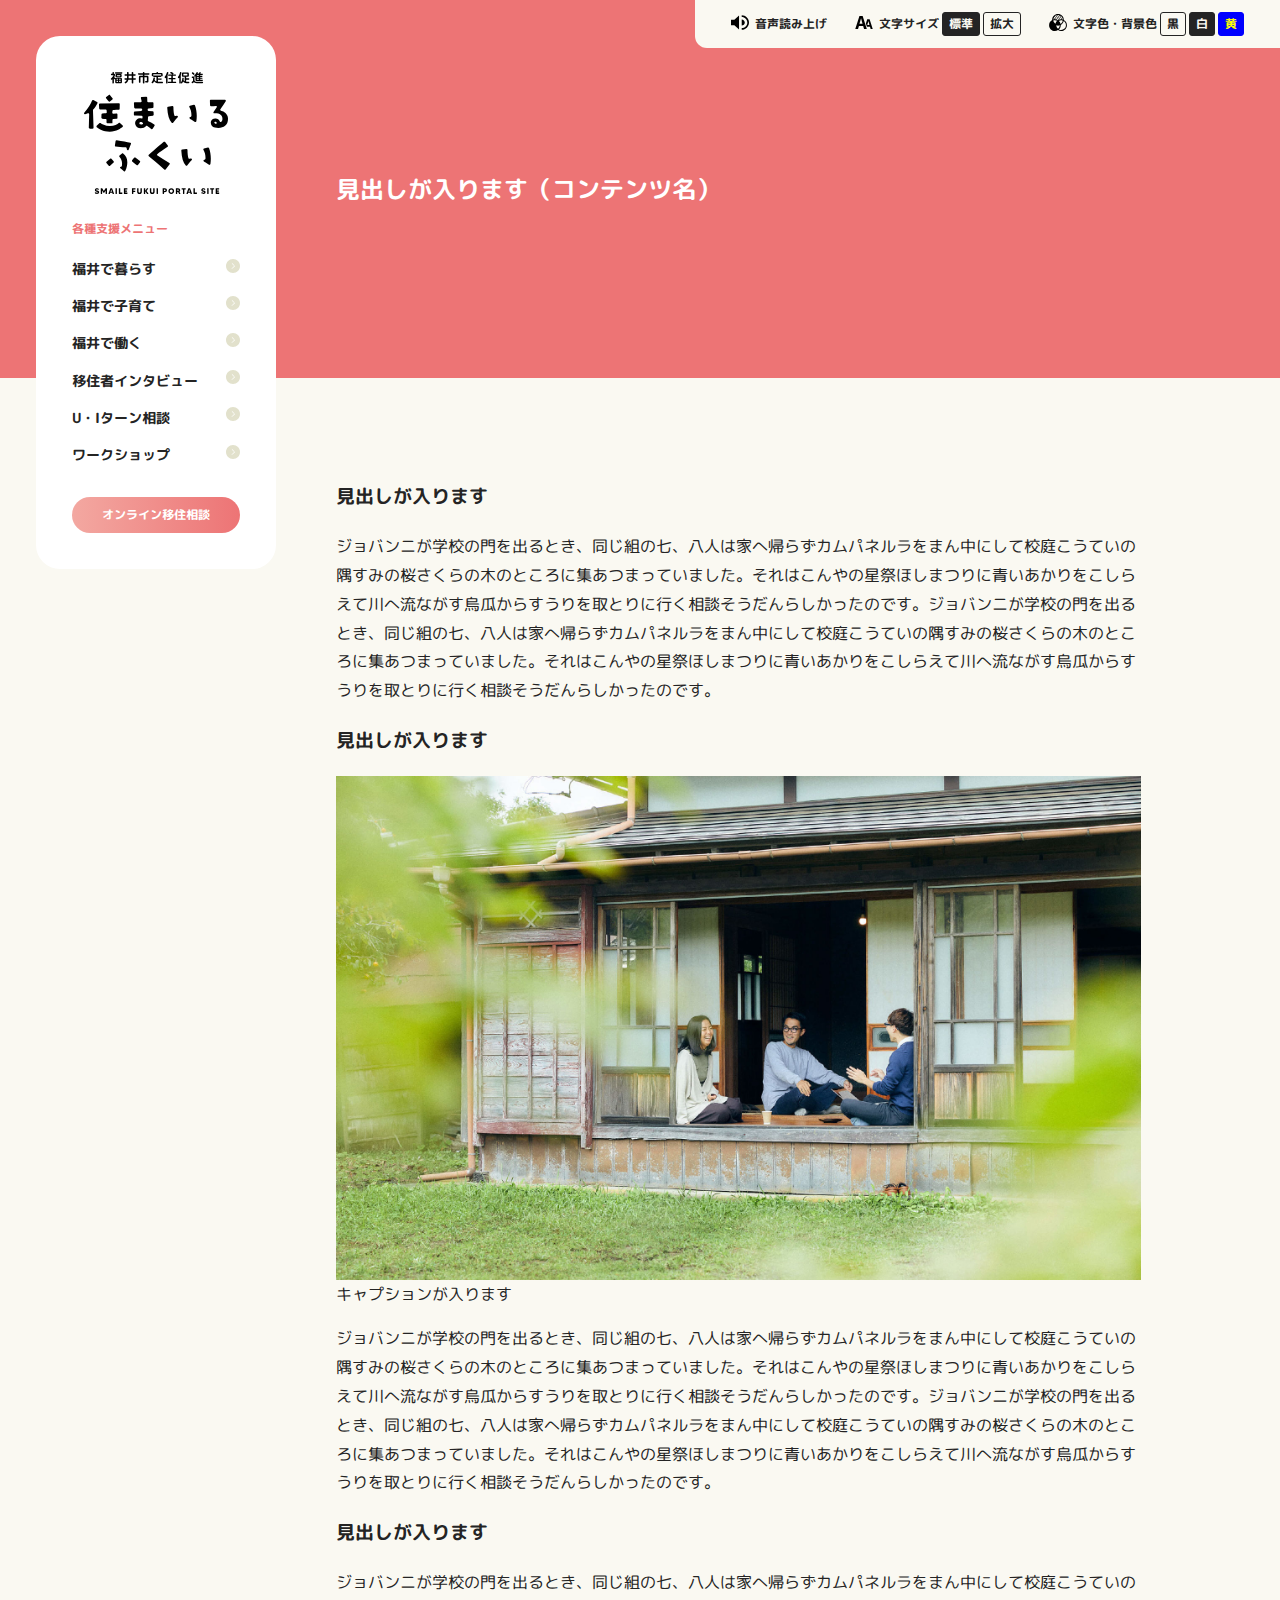
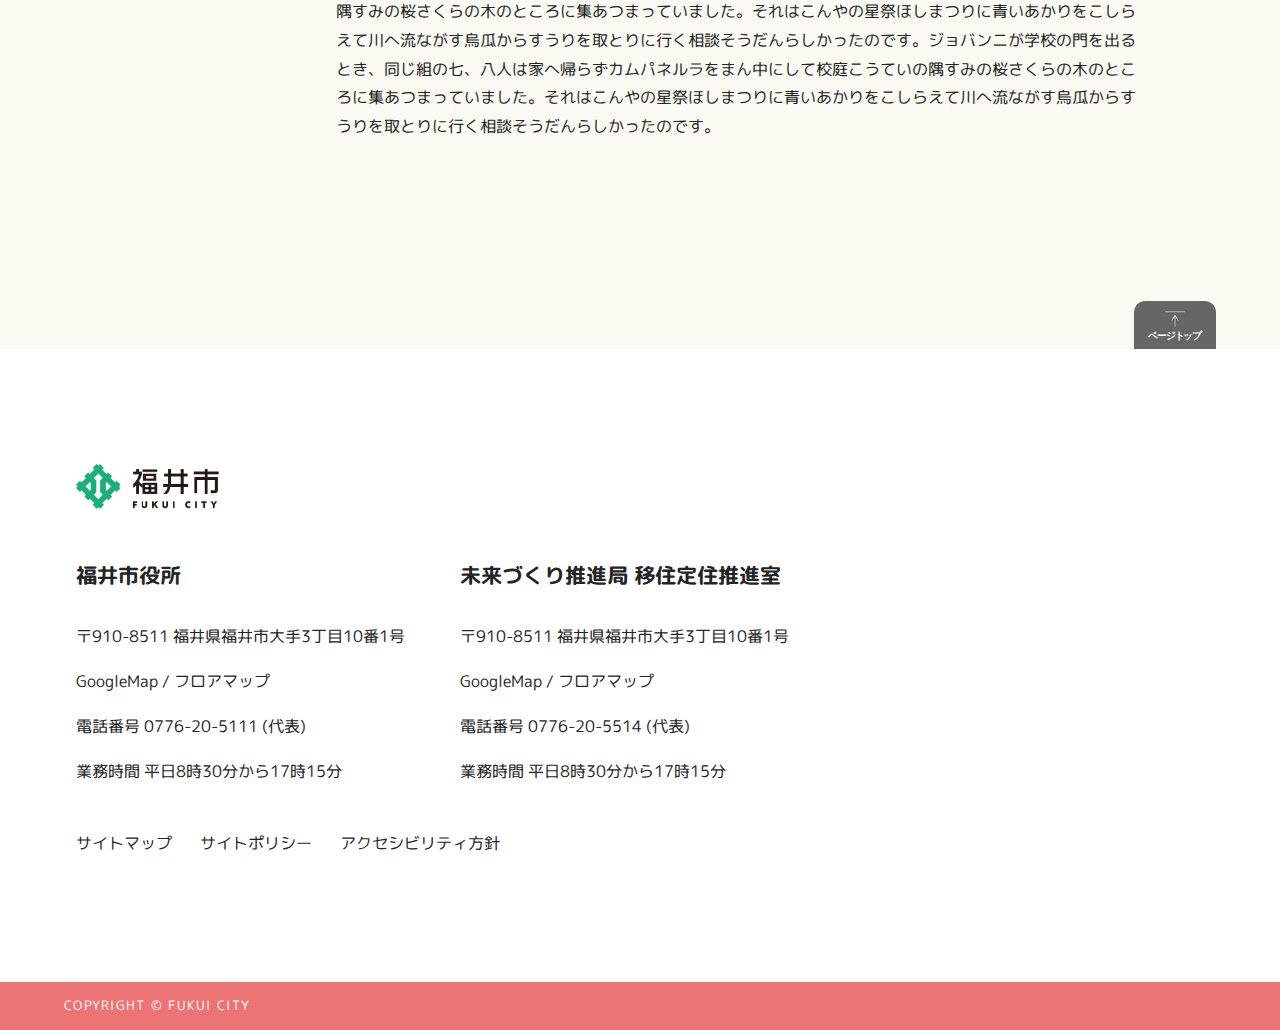
==== detail.html @ c4449488 "Start creating subpage template" ====
<!DOCTYPE html>
<html>
  <head>
    <meta charset="utf-8">
    <meta name="viewport" content="width=device-width, initial-scale=1.0">
    <title>下層ページ | 福井市定住促進 住まいるふくい</title>
    <link rel="preconnect" href="https://fonts.googleapis.com">
    <link rel="preconnect" href="https://fonts.gstatic.com" crossorigin>
    <link href="https://fonts.googleapis.com/css2?family=M+PLUS+Rounded+1c:wght@300;400;700&display=swap" rel="stylesheet">
    <link rel="stylesheet" href="./style.css">
    <link rel="icon" href="./favicon.ico">
  </head>
  <body id="detail">
    <header id="siteHeader" class="siteHeader">
      <div class="siteHeader__mobileHeader" data-role="mobileHeader">
        <div class="siteHeader__sitebrand --mobile">
          <img src="./assets/logo_teiju.svg">
        </div>
        <div class="siteHeader__accessibility" data-role="btnAccessibility">
          <span>アクセシビリティ・言語</span>
          <img src="./assets/icon_accessibility.svg">
        </div>
      </div>
      <nav class="siteHeader__nav">
        <h1 class="siteHeader__sitebrand">
          <img src="./assets/logo_teiju.svg">
        </h1>
        <h2 class="siteHeader__navheading">各種支援メニュー</h2>
        <ul class="nav">
          <li class="nav__mainMenuItem"><a href="#" data-toggle="submenu">福井で暮らす</a>
            <div class="nav__subMenuWrap --collapse" data-role="submenu">
              <div class="nav__subMenuInner --collapse">
                <h3 class="nav__subHeading">見出しが入ります</h3>
                <ul class="nav__subMenu">
                  <li class="nav__subMenuItem"><a href="#">リスト項目が入ります</a></li>
                </ul>
                <h3 class="nav__subHeading">見出しが入ります</h3>
                <ul class="nav__subMenu">
                  <li class="nav__subMenuItem"><a href="#">リスト項目が入ります</a></li>
                  <li class="nav__subMenuItem"><a href="#">リスト項目が入ります</a></li>
                  <li class="nav__subMenuItem"><a href="#">リスト項目が入ります</a></li>
                </ul>
                <h3 class="nav__subHeading">見出しが入ります</h3>
                <ul class="nav__subMenu">
                  <li class="nav__subMenuItem"><a href="#">リスト項目が入ります</a></li>
                  <li class="nav__subMenuItem"><a href="#">リスト項目が入ります</a></li>
                  <li class="nav__subMenuItem"><a href="#">リスト項目が入ります</a></li>
                </ul>
              </div>
            </div>
          </li>
          <li class="nav__mainMenuItem"><a href="#" data-toggle="submenu">福井で子育て</a>
            <div class="nav__subMenuWrap --collapse" data-role="submenu">
              <div class="nav__subMenuInner --collapse">
                <h3 class="nav__subHeading">見出しが入ります</h3>
                <ul class="nav__subMenu">
                  <li class="nav__subMenuItem"><a href="#">リスト項目が入ります</a></li>
                </ul>
                <h3 class="nav__subHeading">見出しが入ります</h3>
                <ul class="nav__subMenu">
                  <li class="nav__subMenuItem"><a href="#">リスト項目が入ります</a></li>
                  <li class="nav__subMenuItem"><a href="#">リスト項目が入ります</a></li>
                </ul>
              </div>
            </div>
          </li>
          <li class="nav__mainMenuItem"><a href="#" data-toggle="submenu">福井で働く</a>
            <div class="nav__subMenuWrap --collapse" data-role="submenu">
              <div class="nav__subMenuInner --collapse">
                <h3 class="nav__subHeading">就職支援</h3>
                <ul class="nav__subMenu">
                  <li class="nav__subMenuItem"><a href="#">就職支援事業「週末就活」</a></li>
                </ul>
                <h3 class="nav__subHeading">起業支援</h3>
                <ul class="nav__subMenu">
                  <li class="nav__subMenuItem"><a href="#">創業支援資金</a></li>
                  <li class="nav__subMenuItem"><a href="#">熱意ある創業支援事業</a></li>
                  <li class="nav__subMenuItem"><a href="#">中心市街地オフィス立地助成金</a></li>
                </ul>
                <h3 class="nav__subHeading">農林漁業への就業支援</h3>
                <ul class="nav__subMenu">
                  <li class="nav__subMenuItem"><a href="#">新規就農支援</a></li>
                  <li class="nav__subMenuItem"><a href="#">林業への就業支援</a></li>
                  <li class="nav__subMenuItem"><a href="#">漁業への就業支援</a></li>
                </ul>
              </div>
            </div>
          </li>
          <li class="nav__mainMenuItem"><a href="#" data-toggle="submenu">移住者インタビュー</a>
            <div class="nav__subMenuWrap --collapse" data-role="submenu">
              <div class="nav__subMenuInner --collapse">
                <h3 class="nav__subHeading">見出しが入ります</h3>
                <ul class="nav__subMenu">
                  <li class="nav__subMenuItem"><a href="#">リスト項目が入ります</a></li>
                  <li class="nav__subMenuItem"><a href="#">リスト項目が入ります</a></li>
                </ul>
                <h3 class="nav__subHeading">見出しが入ります</h3>
                <ul class="nav__subMenu">
                  <li class="nav__subMenuItem"><a href="#">リスト項目が入ります</a></li>
                  <li class="nav__subMenuItem"><a href="#">リスト項目が入ります</a></li>
                </ul>
              </div>
            </div>
          </li>
          <li class="nav__mainMenuItem"><a href="#" data-toggle="submenu">U・Iターン相談</a>
            <div class="nav__subMenuWrap --collapse" data-role="submenu">
              <div class="nav__subMenuInner --collapse">
                <h3 class="nav__subHeading">見出しが入ります</h3>
                <ul class="nav__subMenu">
                  <li class="nav__subMenuItem"><a href="#">リスト項目が入ります</a></li>
                  <li class="nav__subMenuItem"><a href="#">リスト項目が入ります</a></li>
                </ul>
              </div>
            </div>
          </li>
          <li class="nav__mainMenuItem"><a href="#" data-toggle="submenu">ワークショップ</a>
            <div class="nav__subMenuWrap --collapse" data-role="submenu">
              <div class="nav__subMenuInner --collapse">
                <h3 class="nav__subHeading">見出しが入ります</h3>
                <ul class="nav__subMenu">
                  <li class="nav__subMenuItem"><a href="#">リスト項目が入ります</a></li>
                  <li class="nav__subMenuItem"><a href="#">リスト項目が入ります</a></li>
                </ul>
              </div>
            </div>
          </li>
        </ul>
        <a href="#" class="nav__button">オンライン移住相談</a>
      </nav>
      <div class="siteHeader__controlpanel">
        <ul class="controlpanel">
          <li class="controlpanel__controller --speaker">
            <a href="#" class="controlpanel__span --speaker" data-role="btnSpeaker">音声読み上げ</a>
          </li>
          <li class="controlpanel__controller --fontsize">
            <span class="controlpanel__span --fontsize">文字サイズ</span>
            <a href="#" class="controlpanel__button --fontsize_reguler" data-role="btnFontsizeReguler">標準</a>
            <a href="#" class="controlpanel__button --fontsize_large" data-role="btnFontsizeLarge">拡大</a>
          </li>
          <li class="controlpanel__controller --color">
            <span class="controlpanel__span --color">文字色・背景色</span>
            <a href="#" class="controlpanel__button --color_light" data-role="btnColorLight">黒</a>
            <a href="#" class="controlpanel__button --color_dark" data-role="btnColorDark">白</a>
            <a href="#" class="controlpanel__button --color_vivid" data-role="btnColorVivid">黄</a>
          </li>
        </ul>
      </div>
      <div class="siteHeader__inner">
        <h2 class="siteHeader__heading">見出しが入ります（コンテンツ名）</h2>
      </div>
    </header>
    <main>
      <article class="pageContent">
        <h3>見出しが入ります</h3>
        <p>ジョバンニが学校の門を出るとき、同じ組の七、八人は家へ帰らずカムパネルラをまん中にして校庭こうていの隅すみの桜さくらの木のところに集あつまっていました。それはこんやの星祭ほしまつりに青いあかりをこしらえて川へ流ながす烏瓜からすうりを取とりに行く相談そうだんらしかったのです。ジョバンニが学校の門を出るとき、同じ組の七、八人は家へ帰らずカムパネルラをまん中にして校庭こうていの隅すみの桜さくらの木のところに集あつまっていました。それはこんやの星祭ほしまつりに青いあかりをこしらえて川へ流ながす烏瓜からすうりを取とりに行く相談そうだんらしかったのです。</p>
        <h3>見出しが入ります</h3>
        <figure>
          <img src="./assets/main.jpg">
          <figcaption>キャプションが入ります</figcaption>
        </figure>
        <p>ジョバンニが学校の門を出るとき、同じ組の七、八人は家へ帰らずカムパネルラをまん中にして校庭こうていの隅すみの桜さくらの木のところに集あつまっていました。それはこんやの星祭ほしまつりに青いあかりをこしらえて川へ流ながす烏瓜からすうりを取とりに行く相談そうだんらしかったのです。ジョバンニが学校の門を出るとき、同じ組の七、八人は家へ帰らずカムパネルラをまん中にして校庭こうていの隅すみの桜さくらの木のところに集あつまっていました。それはこんやの星祭ほしまつりに青いあかりをこしらえて川へ流ながす烏瓜からすうりを取とりに行く相談そうだんらしかったのです。</p>
        <h3>見出しが入ります</h3>
        <p>ジョバンニが学校の門を出るとき、同じ組の七、八人は家へ帰らずカムパネルラをまん中にして校庭こうていの隅すみの桜さくらの木のところに集あつまっていました。それはこんやの星祭ほしまつりに青いあかりをこしらえて川へ流ながす烏瓜からすうりを取とりに行く相談そうだんらしかったのです。ジョバンニが学校の門を出るとき、同じ組の七、八人は家へ帰らずカムパネルラをまん中にして校庭こうていの隅すみの桜さくらの木のところに集あつまっていました。それはこんやの星祭ほしまつりに青いあかりをこしらえて川へ流ながす烏瓜からすうりを取とりに行く相談そうだんらしかったのです。</p>
      </article>
    </main>
    <footer id="footer" class="footer">
      <div class="footer__inner">
        <h3 class="footer__heading">
          <img src="./assets/logo_fukuishi.png">
        </h3>
        <div class="footer__info">
          <h4>福井市役所</h4>
          <p>〒910-8511 福井県福井市大手3丁目10番1号</p>
          <p><a href="#">GoogleMap</a> / <a href="#">フロアマップ</a></p>
          <p>電話番号 0776-20-5111 (代表)</p>
          <p>業務時間 平日8時30分から17時15分</p>
        </div>
        <div class="footer__info">
          <h4>未来づくり推進局 移住定住推進室</h4>
          <p>〒910-8511 福井県福井市大手3丁目10番1号</p>
          <p><a href="#">GoogleMap</a> / <a href="#">フロアマップ</a></p>
          <p>電話番号 0776-20-5514 (代表)</p>
          <p>業務時間 平日8時30分から17時15分</p>
        </div>
        <ul class="footer__links">
          <li class="footer__link"><a href="#">サイトマップ</a></li>
          <li class="footer__link"><a href="#">サイトポリシー</a></li>
          <li class="footer__link"><a href="#">アクセシビリティ方針</a></li>
        </ul>
        <a href="#" id="backToTop" class="footer__backToTop"><img src="./assets/backToTop.svg"></a>
      </div>
      <div class="footer__copyright">
        <div class="footer__copyinner">
          <small>copyright &copy; fukui city</small>
        </div>
      </div>
    </footer>
    <script src="./js/_backToTop.js"></script>
    <script src="./js/_drawerMenu.js"></script>
    <script src="./js/_evilIcons.js"></script>
    <script src="./js/_mainMenu.js"></script>
    <script src="./js/_slider.js"></script>
    <script src="./js/_tabpanel.js"></script>
    <script src="./js/_textController.js"></script>
    <script src="./js/init.js"></script>
  </body>
</html>
---- style.css ----
/**
 * Variables
 */
:root {
  --default-background-1: #faf9f2;
  --default-background-2: #fef3e6;
  --default-background-3: #ffffff;
  --default-foreground: #242424;
  --invert-background-1: #292a31;
  --invert-background-2: #25303d;
  --invert-background-3: #242424;
  --invert-foreground: #ffffff;
  --background-color-1: var(--default-background-1);
  --background-color-2: var(--default-background-2);
  --background-color-3: var(--default-background-3);
  --foreground-color: var(--default-foreground);
}

/**
 * Normarize
 */
*,
*::before,
*::after {
  box-sizing: border-box;
}

html {
  font-size: min(3.84vw, 16px);
}
html.--large {
  font-size: min(4.32vw, 20px);
}
@media (min-width: 900px) {
  html {
    font-size: clamp(12px, 1.33vw, 16px);
  }
  html.--large {
    font-size: clamp(15px, 1.67vw, 20px);
  }
}

body {
  margin: 0;
  background-color: var(--background-color-1);
  color: var(--foreground-color);
  font-family: "M PLUS Rounded 1c", sans-serif;
  font-weight: 400;
  line-height: 1.8;
  -webkit-text-size-adjust: 100%;
}

a {
  color: var(--foreground-color);
  text-decoration: none;
}

img {
  width: 100%;
  height: auto;
  vertical-align: middle;
}

figure {
  display: block;
  margin: 0;
}

table {
  border-collapse: collapse;
  border-spacing: 0;
}

th {
  text-align: left;
}

button, input, select, textarea {
  font: inherit;
}

/**
 * Component - Icon
 */
.icon {
  position: relative;
  display: inline-block;
  width: 1.5rem;
  height: 1.5rem;
  overflow: hidden;
  fill: currentColor;
}

.icon__cnt {
  width: 100%;
  height: 100%;
  background: inherit;
  fill: inherit;
  pointer-events: none;
  transform: translateX(0);
  -ms-transform: translate(0.5px, -0.3px);
}

.icon--m {
  width: 3rem;
  height: 3rem;
}

.icon--l {
  width: 4.5rem;
  height: 4.5rem;
}

/*
 * Section
 */
.support-work, .support-childcare, .support-live {
  position: relative;
  padding: 0 0 6rem;
}

.support-work__image, .support-childcare__image, .support-live__image {
  display: block;
  width: 100%;
}
.support-work__image img, .support-childcare__image img, .support-live__image img {
  aspect-ratio: 2;
  -o-object-fit: cover;
     object-fit: cover;
}
@media (min-width: 900px) {
  .support-work__image, .support-childcare__image, .support-live__image {
    position: absolute;
    top: -4%;
    width: min(45%, 48rem);
  }
  .support-work__image img, .support-childcare__image img, .support-live__image img {
    aspect-ratio: 1.33;
  }
}

.pageContent, .others__inner, .interview__heading, .news__heading, .news__inner, .footer__copyinner, .footer__inner, .support-work__inner, .support-childcare__inner, .support-live__inner {
  width: min(100%, 1200px);
  margin: auto;
  padding: 0 clamp(0.75rem, 2%, 1.5rem);
}

.footer__copyinner, .footer__inner, .support-work__inner, .support-childcare__inner, .support-live__inner {
  display: flex;
  flex-flow: row wrap;
}

.support-work__content, .support-childcare__content, .support-live__content {
  flex: 0 0 100%;
  padding: 3rem 0.75rem 0;
}
@media (min-width: 900px) {
  .support-work__content, .support-childcare__content, .support-live__content {
    flex: 0 0 50%;
    padding: 3rem 3rem 0;
  }
}

.support-work__heading, .support-childcare__heading, .support-live__heading {
  font-weight: 700;
  font-size: 1.5rem;
}

.support-work__subheading, .support-childcare__subheading, .support-live__subheading {
  color: #ed7475;
  font-weight: 400;
  font-size: 1rem;
}

.support-work__lead, .support-childcare__lead, .support-live__lead {
  font-weight: 300;
  font-size: 2rem;
}

.support-work__intro, .support-childcare__intro, .support-live__intro {
  text-align: justify;
}
.support-work__intro p, .support-childcare__intro p, .support-live__intro p {
  margin: 0;
}

.support-work__support, .support-childcare__support, .support-live__support {
  flex: 0 0 100%;
  padding: 0 0.75rem;
}
@media (min-width: 900px) {
  .support-work__support, .support-childcare__support, .support-live__support {
    padding: 0 3rem;
  }
}

.support-work__list, .support-childcare__list, .support-live__list {
  list-style: none;
  display: flex;
  flex-flow: row wrap;
  justify-content: flex-start;
  gap: 1.5rem;
  padding: 0;
}

.support-work__listItem, .support-childcare__listItem, .support-live__listItem {
  flex: 1 1 100%;
}
@media (min-width: 900px) {
  html:not(.--large) .support-work__listItem, html:not(.--large) .support-childcare__listItem, html:not(.--large) .support-live__listItem {
    flex: 0 1 calc(50% - 0.75rem);
  }
}
@media (min-width: 1200px) {
  .support-work__listItem, .support-childcare__listItem, .support-live__listItem {
    flex: 0 1 calc(50% - 0.75rem);
  }
  html:not(.--large) .support-work__listItem, html:not(.--large) .support-childcare__listItem, html:not(.--large) .support-live__listItem {
    flex: 0 1 calc(33.33% - 1.5rem);
  }
}
.support-work__listItem a, .support-childcare__listItem a, .support-live__listItem a {
  display: block;
  padding: 1.5rem;
  border-radius: 0.75rem;
  background-color: #ffffff;
  color: #242424;
  font-weight: 700;
}
.support-work__listItem a::after, .support-childcare__listItem a::after, .support-live__listItem a::after {
  content: "";
  float: right;
  display: block;
  width: 1rem;
  height: 1rem;
  margin: 0.375rem 0;
  background: url("./assets/icon_more.svg") no-repeat 50% 50%/contain scroll;
}
.support-work__listItem a:hover, .support-childcare__listItem a:hover, .support-live__listItem a:hover {
  background-color: #ed7475;
  color: #ffffff;
}
.support-work__listItem a:hover::after, .support-childcare__listItem a:hover::after, .support-live__listItem a:hover::after {
  background: url("./assets/icon_more_hover.svg") no-repeat 50% 50%/contain scroll;
}

/*
 * Hero
 */
.siteHeader, .hero {
  position: relative;
  width: 100%;
  height: calc(62.5vw + 5.25rem);
}
@media (min-width: 900px) {
  .siteHeader, .hero {
    height: auto;
    min-height: 100vh;
    padding: 2.25rem;
  }
}

.siteHeader__mobileHeader, .hero__mobileHeader {
  position: fixed;
  top: 0;
  left: 0;
  z-index: 1000;
  display: flex;
  justify-content: space-between;
  width: 100%;
  height: 5.25rem;
  padding-right: 5.25rem;
  background-color: var(--background-color-1);
}
@media (min-width: 900px) {
  .siteHeader__mobileHeader, .hero__mobileHeader {
    display: none;
  }
}

.siteHeader__inner, .hero__inner {
  position: absolute;
  left: 0;
  bottom: 0;
  z-index: 1;
  display: flex;
  align-items: center;
  width: 100%;
  height: calc(100% - 5.25rem);
  margin-top: 5.25rem;
}
@media (min-width: 900px) {
  .siteHeader__inner, .hero__inner {
    height: 100%;
    margin-top: 0;
  }
}

.siteHeader__nav, .hero__nav {
  position: relative;
  z-index: 10;
  display: none;
  width: 15rem;
  padding: 2.25rem 0;
  border-radius: 1.5rem;
  background-color: var(--background-color-3);
  font-size: 1rem;
}
@media (min-width: 900px) {
  .siteHeader__nav, .hero__nav {
    display: block;
  }
}

.siteHeader__sitebrand:not(.--mobile), .hero__sitebrand:not(.--mobile) {
  width: 9rem;
  margin: 0 auto 1.5rem;
}
.--dark .siteHeader__sitebrand:not(.--mobile) img, .--dark .hero__sitebrand:not(.--mobile) img, .--vivid .siteHeader__sitebrand:not(.--mobile) img, .--vivid .hero__sitebrand:not(.--mobile) img {
  filter: invert(1);
}
.--mobile.siteHeader__sitebrand, .--mobile.hero__sitebrand {
  display: inline-block;
  padding: 0.625rem;
}
.--mobile.siteHeader__sitebrand img, .--mobile.hero__sitebrand img {
  width: auto;
  height: 4rem;
}
.--dark .--mobile.siteHeader__sitebrand img, .--dark .--mobile.hero__sitebrand img, .--vivid .--mobile.siteHeader__sitebrand img, .--vivid .--mobile.hero__sitebrand img {
  filter: invert(1);
}

.siteHeader__controlpanel, .hero__controlpanel {
  position: fixed;
  top: 0;
  right: 0;
  z-index: 900;
  display: none;
  padding: 0 1.5rem;
  border-radius: 0 0 0 0.75rem;
  background-color: var(--background-color-1);
}
@media (min-width: 900px) {
  .siteHeader__controlpanel, .hero__controlpanel {
    display: block;
  }
}

.siteHeader__accessibility, .hero__accessibility {
  display: inline-block;
  padding: 0.625rem;
}
.siteHeader__accessibility span, .hero__accessibility span {
  display: none;
  color: var(--foreground-color);
  font-size: 0.875rem;
}
@media (min-width: 600px) {
  .siteHeader__accessibility span, .hero__accessibility span {
    display: inline-block;
  }
}
.siteHeader__accessibility img, .hero__accessibility img {
  width: calc(1rem + 32px);
  padding: 0.5rem 0;
}
.--dark .siteHeader__accessibility img, .--dark .hero__accessibility img, .--vivid .siteHeader__accessibility img, .--vivid .hero__accessibility img {
  filter: invert(1);
}

.siteHeader__navheading, .hero__navheading {
  padding: 0 2.25rem;
  color: #ed7475;
  font-size: 0.75rem;
}

.hero__inner {
  background: url("./assets/main.jpg") no-repeat 50% 50%/cover scroll;
}
/*
 * Site Header
 */
.siteHeader {
  height: auto;
  min-height: 18rem;
}
.siteHeader__inner {
  top: 0;
  bottom: auto;
  padding-left: clamp(0.75rem, 2%, 1.5rem);
  background-color: #ed7475;
  color: #ffffff;
}
@media (min-width: 900px) {
  .siteHeader__inner {
    height: 62.5%;
  }
}
@media (min-width: 900px) {
  .siteHeader__heading {
    margin-left: 19.5rem;
  }
}
/*
 * Nav
 */
.nav {
  list-style: none;
  margin: 0;
  padding: 0;
}
.nav__subMenu {
  list-style: none;
  padding: 0;
}
.nav__mainMenuItem a, .nav__subMenuItem a {
  display: block;
}
.nav__mainMenuItem a::after, .nav__subMenuItem a::after {
  content: "";
  float: right;
  display: block;
  width: 1em;
  height: 1em;
  margin: 0.1875em 0;
  background: url("./assets/icon_more.svg") no-repeat 50% 50%/contain scroll;
}
.nav__mainMenuItem {
  padding: 0.375rem 2.25rem;
}
.nav__mainMenuItem a {
  color: var(--foreground-color);
  font-weight: 700;
  font-size: 0.875em;
}
.nav__mainMenuItem a::after {
  background: url("./assets/icon_more.svg") no-repeat 50% 50%/contain scroll;
}
.nav__mainMenuItem a:hover, .nav__mainMenuItem a.--active {
  color: #ed7475;
}
.nav__mainMenuItem a:hover::after, .nav__mainMenuItem a.--active::after {
  background: url("./assets/icon_more_hover2.svg") no-repeat 50% 50%/contain scroll;
}
.nav__subMenuItem {
  padding: 0.1875rem 2.25rem;
}
.nav__subMenuItem a {
  color: #ffffff;
  font-weight: 400;
  font-size: 0.75em;
}
.nav__subMenuItem a::after {
  background: url("./assets/icon_more_hover.svg") no-repeat 50% 50%/contain scroll;
}
.nav__subMenuItem a:hover {
  color: #e2e1cc;
}
.nav__subMenuItem a:hover::after {
  background: url("./assets/icon_more.svg") no-repeat 50% 50%/contain scroll;
}
.nav__subMenuWrap {
  position: absolute;
  top: 0;
  left: 100%;
  bottom: 0;
  z-index: 1000;
  display: block;
  width: 0;
  height: calc(100% - 6rem);
  margin: auto;
  border-radius: 0 1.5rem 1.5rem 0;
  background-color: #ed7475;
  overflow: hidden;
  transition: all ease-in-out 0.35s;
}
.nav__subMenuWrap:not(.--collapse) {
  width: 16.5rem;
}
.nav__subMenuInner {
  padding: 0.75rem 0 2.25rem;
  opacity: 0;
  transition: opacity ease-in-out 0.15s;
}
.nav__subMenuInner:not(.--collapse) {
  opacity: 1;
  transition: opacity ease-in-out 0.15s 0.2s;
}
.nav__subHeading {
  margin: 1.5rem 0 0.75rem;
  padding: 0 2.25rem;
  color: #ffffff;
  font-weight: 700;
  font-size: 0.875em;
}
.nav__button {
  display: block;
  width: 10.5rem;
  margin: 1.5rem auto 0;
  padding: 0.75rem;
  border-radius: 1.5rem;
  background: linear-gradient(90deg, #f3a8a1, #ed7475);
  color: #ffffff;
  font-weight: 700;
  font-size: 0.75em;
  text-align: center;
  line-height: 1;
}
.nav__button:hover {
  opacity: 0.85;
}
.nav.--drawermenu {
  position: relative;
  flex: 1 1 100%;
  font-size: 1.2rem;
  overflow: hidden;
}
.--drawermenu .nav__mainMenuItem {
  border-bottom: 1px solid #cccccc;
}
.--drawermenu .nav__mainMenuItem:first-child {
  border-top: 1px solid #cccccc;
}
.--drawermenu .nav__mainMenuItem > a {
  color: var(--foreground-color);
}
.--drawermenu .nav__subMenuItem {
  border-bottom: 1px solid #ffffff;
}
.--drawermenu .nav__subMenuItem:first-child {
  border-top: 1px solid #ffffff;
}
.--drawermenu .nav__subMenuWrap {
  z-index: 1120;
  width: 100%;
  height: 100%;
  border-radius: 0;
}
.--drawermenu .nav__subMenuWrap:not(.--collapse) {
  width: 100%;
  left: 0;
}
.--drawermenu .nav__subMenuBack {
  margin: 1.5rem 0 0.75rem;
  padding: 0 2.25rem;
  color: #ffffff;
  font-size: 0.875em;
}

/*
 * Drawer Menu
 */
.drawer {
  position: fixed;
  top: 0;
  right: 0;
  z-index: 1110;
  display: block;
  width: calc(2.25rem + 3rem);
  height: calc(2.25rem + 3rem);
  padding: 0;
  border: 0;
  background-color: transparent;
  text-align: center;
  outline: 0;
  cursor: pointer;
}
@media (min-width: 900px) {
  .drawer {
    display: none;
  }
}
.drawer__navicon.icon, .drawer__close.icon {
  position: absolute;
  top: 1.125rem;
  right: 1.125rem;
  width: 3rem;
  height: 3rem;
  transition: 0.25s all ease-in-out;
}
.drawer__navicon {
  color: var(--foreground-color);
  opacity: 0;
  transform: rotate(-45deg);
}
.drawer:not(.--active) .drawer__navicon {
  opacity: 1;
  transform: rotate(0);
}

.drawer__close {
  color: var(--foreground-color);
  opacity: 1;
  transform: rotate(0);
}
.drawer:not(.--active) .drawer__close {
  opacity: 0;
  transform: rotate(45deg);
}

.drawerMenu {
  position: fixed;
  top: 0;
  right: 0;
  bottom: 0;
  z-index: 1100;
  width: 100%;
  height: 100%;
  margin: auto;
  background-color: var(--background-color-1);
  text-align: center;
  transition: width ease-in-out 0.25s;
}
.drawerMenu:not(.--show) {
  width: 0;
}
.drawerMenu__inner {
  display: flex;
  flex-wrap: wrap;
  height: 100%;
  margin-bottom: 0;
  padding-top: calc(2.25rem + 3rem);
  text-align: left;
  opacity: 1;
}
.drawerMenu__inner:not(.--show) {
  opacity: 0;
}
.drawerMenu__inner.--collapse {
  display: none;
}

.drawerMenuOverlay {
  position: fixed;
  top: 0;
  right: 0;
  bottom: 0;
  z-index: 1090;
  display: block;
  width: 100%;
  height: 100%;
  background-color: transparent;
}
.drawerMenuOverlay.--collapse {
  display: none;
}

/*
 * Control panel
 */
.controlpanel {
  list-style: none;
  margin: 0;
  padding: 0;
}
.controlpanel__controller {
  display: inline-block;
  margin: 0.75rem;
  font-weight: 700;
  font-size: 0.75rem;
}
.--tooltip .controlpanel__controller {
  display: block;
}
.controlpanel__span::before {
  content: "";
  display: inline-block;
  width: 1.125rem;
  height: 1.125rem;
  margin-right: 6px;
  vertical-align: sub;
}
.--dark .controlpanel__span::before, .--vivid .controlpanel__span::before {
  filter: invert(1);
}
.controlpanel__span.--speaker::before {
  background: url("./assets/icon_speaker.svg") no-repeat 50% 50%/contain scroll;
}
.controlpanel__span.--fontsize::before {
  background: url("./assets/icon_fontsize.svg") no-repeat 50% 50%/contain scroll;
}
.controlpanel__span.--color::before {
  background: url("./assets/icon_color.svg") no-repeat 50% 50%/contain scroll;
}
.controlpanel__button {
  display: inline-block;
  padding: 0 6px;
  border: 1px solid var(--foreground-color);
  border-radius: 3px;
}
.controlpanel__button.--fontsize_reguler, .controlpanel__button.--color_dark {
  background-color: var(--foreground-color);
  color: var(--background-color-1);
}
.controlpanel__button.--color_vivid {
  border-color: blue;
  background-color: blue;
  color: yellow;
}

/*
 * Tooltip
 */
.tooltip {
  position: absolute;
  top: calc(100% + 0.75rem);
  right: 3rem;
  z-index: 900;
  display: none;
  opacity: 1;
  transition: opacity 0.35s linear;
}
.tooltip:not(.--active) {
  opacity: 0;
}
.tooltip:not(.--collapse) {
  display: block;
}
.tooltip__inner {
  padding: 0.75rem;
  border: 1px solid var(--foreground-color);
  border-radius: 1.5rem;
  background-color: var(--background-color-1);
}
.tooltip__arrow {
  position: absolute;
  top: -0.7rem;
  right: 4.5rem;
  width: calc(1.6rem / tan(60deg));
  height: 0.8rem;
  border-top: 0.8rem solid var(--foreground-color);
  -webkit-clip-path: polygon(50% 0, 100% 100%, 0 100%);
          clip-path: polygon(50% 0, 100% 100%, 0 100%);
  background-color: var(--background-color-1);
}

/*
 * News
 */
.news {
  position: relative;
  padding: 6rem 0;
}
.news__heading {
  margin-bottom: 3rem;
  padding: 0 1.5rem;
}
@media (min-width: 900px) {
  .news__heading {
    padding: 0 5.25rem;
  }
}
.news__info {
  display: flex;
  flex-flow: row wrap;
  margin-bottom: 0.75rem;
  font-size: 0.875rem;
}
.news__tags {
  list-style: none;
  display: flex;
  flex-flow: row wrap;
  gap: 0.75rem;
  padding-left: 1.5rem;
}
.news__tag {
  height: 1.5rem;
  padding: 0 0.75rem;
  border-radius: 0.75rem;
  line-height: 1.5rem;
}
.news__tag.--info {
  background-color: #fde1b0;
}
.news__tag.--event {
  background-color: #f4d3d4;
}
.news__tag.--media {
  background-color: #c3e6f4;
}
.news__content p {
  display: inline-block;
  width: 20rem;
  margin: 0;
  white-space: nowrap;
  text-overflow: ellipsis;
  overflow: hidden;
}
.--large .news__content p {
  width: 15rem;
}
@media (min-width: 600px) {
  .news__content p {
    width: 30rem;
  }
  .--large .news__content p {
    width: 22.5rem;
  }
}
@media (min-width: 900px) {
  .news__content p {
    width: 40rem;
  }
  .--large .news__content p {
    width: 30rem;
  }
}

/*
 * Tabpanel
 */
.tabpanel {
  display: flex;
  flex-flow: row wrap;
  gap: 0 4%;
}
@media (min-width: 900px) {
  .tabpanel {
    padding: 0 3rem;
  }
}
.tabpanel__tabs {
  flex: 0 0 100%;
  display: flex;
  flex-flow: row wrap;
  gap: 0.375rem;
}
@media (min-width: 900px) {
  .tabpanel__tabs {
    flex: 0 0 24%;
    display: block;
  }
}
.tabpanel__tab {
  flex: 0 0 calc(25% - 0.375rem);
}
.tabpanel__tab a {
  display: block;
  margin-bottom: 0.375rem;
  padding: 0.75rem;
  border-radius: 0.75rem;
  background-color: #e6f5d6;
  color: var(--default-foreground);
  font-size: 0.875rem;
  text-align: center;
}
.tabpanel__tab a:hover {
  background-color: #9bd75b;
  color: #ffffff;
}
@media (min-width: 900px) {
  .tabpanel__tab a {
    padding-right: 1.5rem;
    font-size: 1rem;
    text-align: left;
  }
  .tabpanel__tab a::after {
    content: "";
    float: right;
    display: block;
    width: 1rem;
    height: 1rem;
    margin: 0.375rem 0;
    background: url("./assets/icon_more.svg") no-repeat 50% 50%/contain scroll;
  }
  .tabpanel__tab a:hover::after {
    background: url("./assets/icon_more_hover.svg") no-repeat 50% 50%/contain scroll;
  }
}
.tabpanel__tab.--info a {
  background-color: #fde1b0;
}
.tabpanel__tab.--info a:hover {
  background-color: #f9a81b;
  color: #ffffff;
}
.tabpanel__tab.--event a {
  background-color: #f4d3d4;
}
.tabpanel__tab.--event a:hover {
  background-color: #d5595c;
  color: #ffffff;
}
.tabpanel__tab.--media a {
  background-color: #c3e6f4;
}
.tabpanel__tab.--media a:hover {
  background-color: #42b0dc;
  color: #ffffff;
}
.tabpanel__panel {
  flex: 0 0 100%;
}
@media (min-width: 900px) {
  .tabpanel__panel {
    flex: 0 0 72%;
  }
}
.tabpanel__panelItems {
  list-style: none;
  min-height: 36rem;
  margin: 0;
  padding: 0;
}
.tabpanel__panelItem:not(.--collapse) {
  display: block;
}
.tabpanel__panelItem.--collapse {
  display: none;
}
.tabpanel__panelItem a {
  position: relative;
  display: block;
  margin-bottom: 0.75rem;
  padding: 1.5rem;
  border-radius: 6px;
  background-color: #ffffff;
  color: var(--default-foreground);
}
.tabpanel__panelItem a:hover {
  transform: translate(-2px, -2px);
  box-shadow: 2px 2px 6px rgba(0, 0, 0, 0.15);
}
@media (min-width: 600px) {
  .tabpanel__panelItem a::after {
    content: "";
    position: absolute;
    top: 0;
    right: 1.5rem;
    bottom: 0;
    display: block;
    width: 1rem;
    height: 1rem;
    margin: auto;
    background: url("./assets/icon_more.svg") no-repeat 50% 50%/contain scroll;
  }
  .tabpanel__panelItem a:hover::after {
    background: url("./assets/icon_more_hover2.svg") no-repeat 50% 50%/contain scroll;
  }
}

/*
 * Interview
 */
.interview {
  position: relative;
  padding: 0 0 12rem;
}
.interview__heading {
  margin-bottom: 3rem;
  padding: 0 1.5rem;
}
@media (min-width: 900px) {
  .interview__heading {
    padding: 0 5.25rem;
  }
}

/**
 * Component - Slider
 */
.slider {
  width: 100%;
  height: calc(21rem * 0.75 + 7.5rem);
  overflow: hidden;
}
.slider__inner {
  display: flex;
  align-items: flex-start;
  height: 100%;
  margin-top: 0;
  margin-bottom: 0;
  transform: translateX(0);
}
.slider__item {
  position: relative;
  flex: 0 1 auto;
  order: 0;
  margin: 0;
  opacity: 1;
  transition: opacity 0.15s linear;
}
.slider__item:not(.--current) {
  opacity: 0.85;
}
.slider__item img {
  width: 21rem;
  aspect-ratio: 1.3333333333;
  -o-object-fit: cover;
     object-fit: cover;
  margin: 0;
  border-radius: 1.125rem;
}
.slider__caption {
  width: 21rem;
  font-weight: 700;
  font-size: 1.2rem;
  text-align: justify;
  line-height: 1.44;
}
.slider__captionSpan1 {
  color: #b3a98a;
  font-size: 0.8rem;
}
.slider__captionSpan2 {
  font-size: 0.8rem;
}
.slider__nav {
  list-style: none;
  display: flex;
  justify-content: center;
  height: 1rem;
  margin: 1.125rem auto;
  padding: 0;
}
@media (min-width: 900px) {
  .slider__nav {
    position: absolute;
    top: 0;
    right: 12.5%;
  }
}
.slider__navItem {
  width: 0.5rem;
  height: 0.5rem;
  margin: 0.75rem;
  border-radius: 50%;
  background-color: var(--foreground-color);
  cursor: pointer;
}
.slider__navItem:not(.--current) {
  background-color: #999999;
}

/*
 * Support live
 */
.support-live {
  background-color: var(--background-color-2);
}
.support-live__image {
  left: 55%;
}
/*
 * Support child care
 */
.support-childcare__image {
  right: 55%;
}
.support-childcare__inner {
  justify-content: flex-end;
}
/*
 * Support work
 */
.support-work {
  background-color: var(--background-color-2);
}
.support-work__image {
  left: 55%;
}
/*
 * Others
 */
.others {
  padding: 6rem 0;
}
.others__heading {
  margin: 3rem 0 1.5rem;
  padding: 0 3rem;
  font-size: 1.5rem;
}
.others__projects, .others__banners, .others__contacts {
  list-style: none;
  display: flex;
  flex-flow: row wrap;
  gap: 1.5rem;
  padding: 0 0.75rem;
}
@media (min-width: 900px) {
  .others__projects, .others__banners, .others__contacts {
    padding: 0 3rem;
  }
}
.others__projects {
  gap: 3rem;
}
.others__project {
  flex: 1 1 100%;
}
@media (min-width: 900px) {
  html:not(.--large) .others__project {
    flex: 0 1 calc(50% - 1.5rem);
  }
}
@media (min-width: 1200px) {
  .others__project {
    flex: 0 1 calc(50% - 1.5rem);
  }
}
.others__banner {
  flex: 0 1 calc(50% - 0.75rem);
}
@media (min-width: 900px) {
  .others__banner {
    flex: 0 1 calc(50% - 0.75rem);
  }
  html:not(.--large) .others__banner {
    flex: 0 1 calc(33.33% - 1.5rem);
  }
}
.others__contact {
  flex: 1 1 100%;
}
@media (min-width: 900px) {
  html:not(.--large) .others__contact {
    flex: 0 1 calc(50% - 1.5rem);
  }
}
@media (min-width: 1200px) {
  .others__contact {
    flex: 0 1 calc(50% - 1.5rem);
  }
}
.others__contact a {
  display: block;
  padding: 1.5rem;
  border-radius: 0.75rem;
  background-color: #ffffff;
  color: #242424;
  font-weight: 700;
}
.others__contact a::after {
  content: "";
  float: right;
  display: block;
  width: 1rem;
  height: 1rem;
  margin: 0.375rem 0;
  background: url("./assets/icon_more.svg") no-repeat 50% 50%/contain scroll;
}
.others__contact a:hover {
  background-color: #ed7475;
  color: #ffffff;
}
.others__contact a:hover::after {
  background: url("./assets/icon_more_hover.svg") no-repeat 50% 50%/contain scroll;
}

/*
 * Page Content
 */
.pageContent {
  position: relative;
  padding-bottom: 12rem;
}
@media (min-width: 900px) {
  .pageContent {
    width: min(66.67%, 1200px);
    margin-top: -9rem;
    margin-left: 19.5rem;
  }
}

/*
 * Footer
 */
.footer {
  background-color: #ffffff;
  color: var(--default-foreground);
}
.footer__inner {
  position: relative;
  padding-top: 6rem;
  padding-bottom: 6rem;
}
.footer__heading {
  flex: 0 0 100%;
  padding: 0 0.75rem;
}
.footer__heading img {
  width: 9rem;
}
.footer__info {
  flex: 0 0 24rem;
  padding: 0 0.75rem;
}
.--large .footer__info {
  flex: 0 0 100%;
}
.footer__info h4 {
  font-size: 1.33rem;
}
.footer__links {
  list-style: none;
  flex: 0 0 100%;
  padding: 0 0.75rem;
}
.footer__link {
  display: inline-block;
  margin: 0.75rem 1.5rem 0.75rem 0;
}
.footer__backToTop {
  position: absolute;
  top: -3rem;
  right: 24px;
}
.footer__backToTop img {
  width: auto;
  height: 3rem;
}
.footer__copyright {
  padding: 0.75rem;
  background-color: #ed7475;
  color: #ffffff;
  letter-spacing: 0.08em;
  text-transform: uppercase;
}
.footer a {
  color: var(--default-foreground);
}
.footer a:hover {
  color: #ed7475;
}
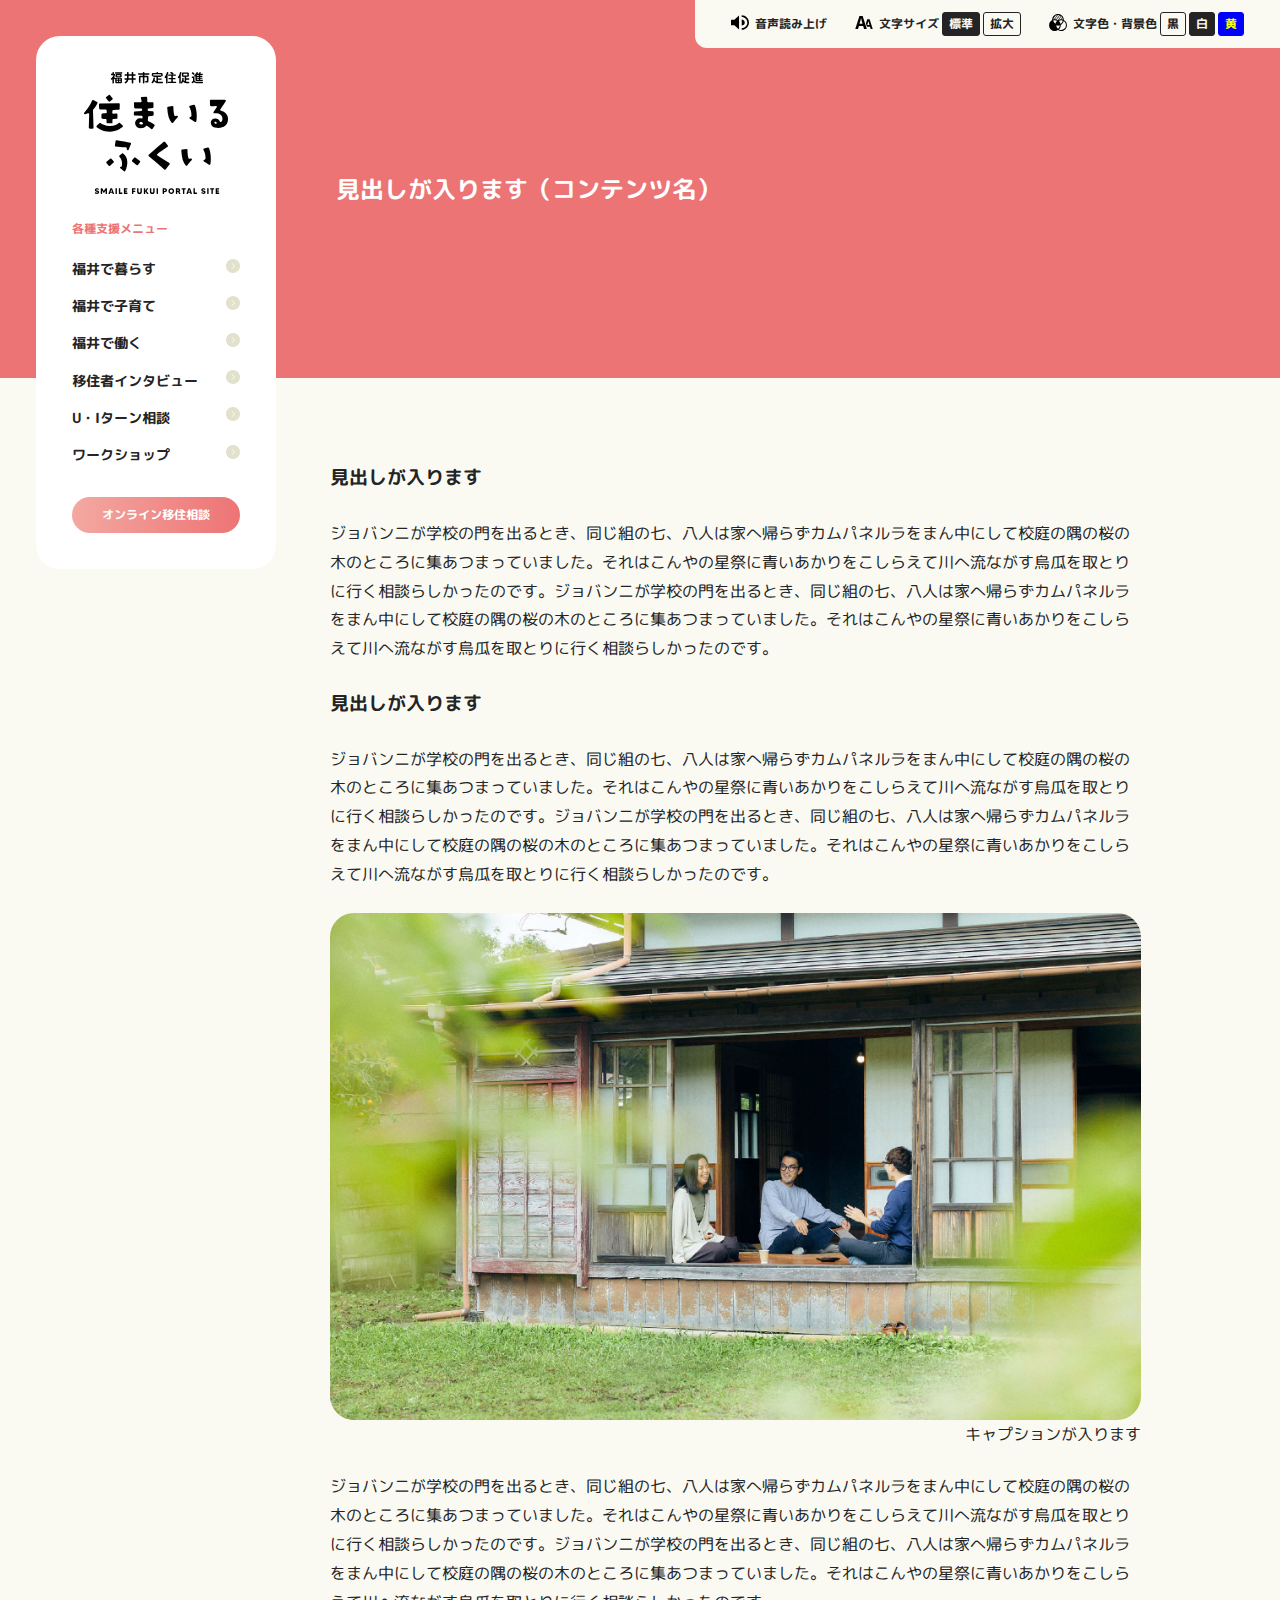
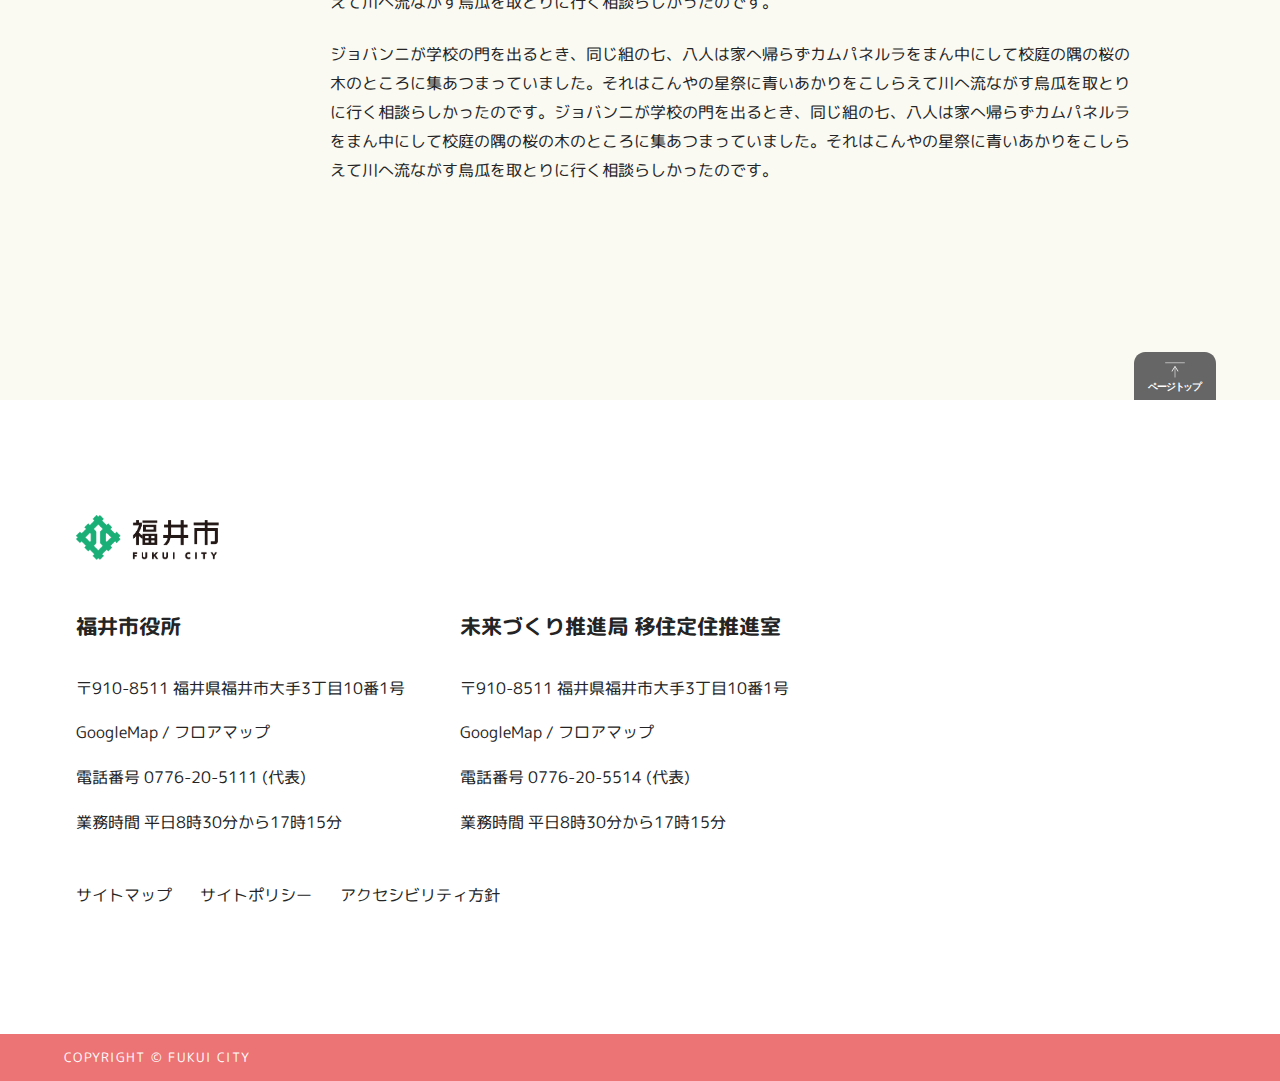
==== commit d4b42334: "Style the subpage content" ====
--- a/detail.html
+++ b/detail.html
@@ -152,15 +152,15 @@
     <main>
       <article class="pageContent">
         <h3>見出しが入ります</h3>
-        <p>ジョバンニが学校の門を出るとき、同じ組の七、八人は家へ帰らずカムパネルラをまん中にして校庭こうていの隅すみの桜さくらの木のところに集あつまっていました。それはこんやの星祭ほしまつりに青いあかりをこしらえて川へ流ながす烏瓜からすうりを取とりに行く相談そうだんらしかったのです。ジョバンニが学校の門を出るとき、同じ組の七、八人は家へ帰らずカムパネルラをまん中にして校庭こうていの隅すみの桜さくらの木のところに集あつまっていました。それはこんやの星祭ほしまつりに青いあかりをこしらえて川へ流ながす烏瓜からすうりを取とりに行く相談そうだんらしかったのです。</p>
+        <p>ジョバンニが学校の門を出るとき、同じ組の七、八人は家へ帰らずカムパネルラをまん中にして校庭の隅の桜の木のところに集あつまっていました。それはこんやの星祭に青いあかりをこしらえて川へ流ながす烏瓜を取とりに行く相談らしかったのです。ジョバンニが学校の門を出るとき、同じ組の七、八人は家へ帰らずカムパネルラをまん中にして校庭の隅の桜の木のところに集あつまっていました。それはこんやの星祭に青いあかりをこしらえて川へ流ながす烏瓜を取とりに行く相談らしかったのです。</p>
         <h3>見出しが入ります</h3>
+        <p>ジョバンニが学校の門を出るとき、同じ組の七、八人は家へ帰らずカムパネルラをまん中にして校庭の隅の桜の木のところに集あつまっていました。それはこんやの星祭に青いあかりをこしらえて川へ流ながす烏瓜を取とりに行く相談らしかったのです。ジョバンニが学校の門を出るとき、同じ組の七、八人は家へ帰らずカムパネルラをまん中にして校庭の隅の桜の木のところに集あつまっていました。それはこんやの星祭に青いあかりをこしらえて川へ流ながす烏瓜を取とりに行く相談らしかったのです。</p>
         <figure>
           <img src="./assets/main.jpg">
           <figcaption>キャプションが入ります</figcaption>
         </figure>
-        <p>ジョバンニが学校の門を出るとき、同じ組の七、八人は家へ帰らずカムパネルラをまん中にして校庭こうていの隅すみの桜さくらの木のところに集あつまっていました。それはこんやの星祭ほしまつりに青いあかりをこしらえて川へ流ながす烏瓜からすうりを取とりに行く相談そうだんらしかったのです。ジョバンニが学校の門を出るとき、同じ組の七、八人は家へ帰らずカムパネルラをまん中にして校庭こうていの隅すみの桜さくらの木のところに集あつまっていました。それはこんやの星祭ほしまつりに青いあかりをこしらえて川へ流ながす烏瓜からすうりを取とりに行く相談そうだんらしかったのです。</p>
-        <h3>見出しが入ります</h3>
-        <p>ジョバンニが学校の門を出るとき、同じ組の七、八人は家へ帰らずカムパネルラをまん中にして校庭こうていの隅すみの桜さくらの木のところに集あつまっていました。それはこんやの星祭ほしまつりに青いあかりをこしらえて川へ流ながす烏瓜からすうりを取とりに行く相談そうだんらしかったのです。ジョバンニが学校の門を出るとき、同じ組の七、八人は家へ帰らずカムパネルラをまん中にして校庭こうていの隅すみの桜さくらの木のところに集あつまっていました。それはこんやの星祭ほしまつりに青いあかりをこしらえて川へ流ながす烏瓜からすうりを取とりに行く相談そうだんらしかったのです。</p>
+        <p>ジョバンニが学校の門を出るとき、同じ組の七、八人は家へ帰らずカムパネルラをまん中にして校庭の隅の桜の木のところに集あつまっていました。それはこんやの星祭に青いあかりをこしらえて川へ流ながす烏瓜を取とりに行く相談らしかったのです。ジョバンニが学校の門を出るとき、同じ組の七、八人は家へ帰らずカムパネルラをまん中にして校庭の隅の桜の木のところに集あつまっていました。それはこんやの星祭に青いあかりをこしらえて川へ流ながす烏瓜を取とりに行く相談らしかったのです。</p>
+        <p>ジョバンニが学校の門を出るとき、同じ組の七、八人は家へ帰らずカムパネルラをまん中にして校庭の隅の桜の木のところに集あつまっていました。それはこんやの星祭に青いあかりをこしらえて川へ流ながす烏瓜を取とりに行く相談らしかったのです。ジョバンニが学校の門を出るとき、同じ組の七、八人は家へ帰らずカムパネルラをまん中にして校庭の隅の桜の木のところに集あつまっていました。それはこんやの星祭に青いあかりをこしらえて川へ流ながす烏瓜を取とりに行く相談らしかったのです。</p>
       </article>
     </main>
     <footer id="footer" class="footer">
--- a/style.css
+++ b/style.css
@@ -1157,10 +1157,44 @@
 }
 @media (min-width: 900px) {
   .pageContent {
-    width: min(66.67%, 1200px);
-    margin-top: -9rem;
+    width: min(66.67%, 900px);
+    margin-top: -12rem;
     margin-left: 19.5rem;
-  }
+    padding-left: clamp(0.75rem, 2%, 1.125rem);
+    padding-left: clamp(0.75rem, 2%, 1.125rem);
+  }
+}
+@media (min-width: 1524px) {
+  html:not(.--large) .pageContent {
+    margin-left: auto;
+  }
+}
+@media (min-width: 1680px) {
+  .pageContent {
+    margin-left: auto;
+  }
+}
+.pageContent h3, .pageContent h4 {
+  margin-top: 1.5rem;
+  margin-bottom: 1.5rem;
+}
+.pageContent h5, .pageContent h6 {
+  margin-top: 1.5rem;
+  margin-bottom: 1.5rem;
+}
+.pageContent p {
+  margin-top: 1.5rem;
+  margin-bottom: 1.5rem;
+}
+.pageContent figure {
+  margin-top: 1.5rem;
+  margin-bottom: 1.5rem;
+}
+.pageContent img {
+  border-radius: 1.5rem;
+}
+.pageContent figcaption {
+  text-align: right;
 }
 
 /*
